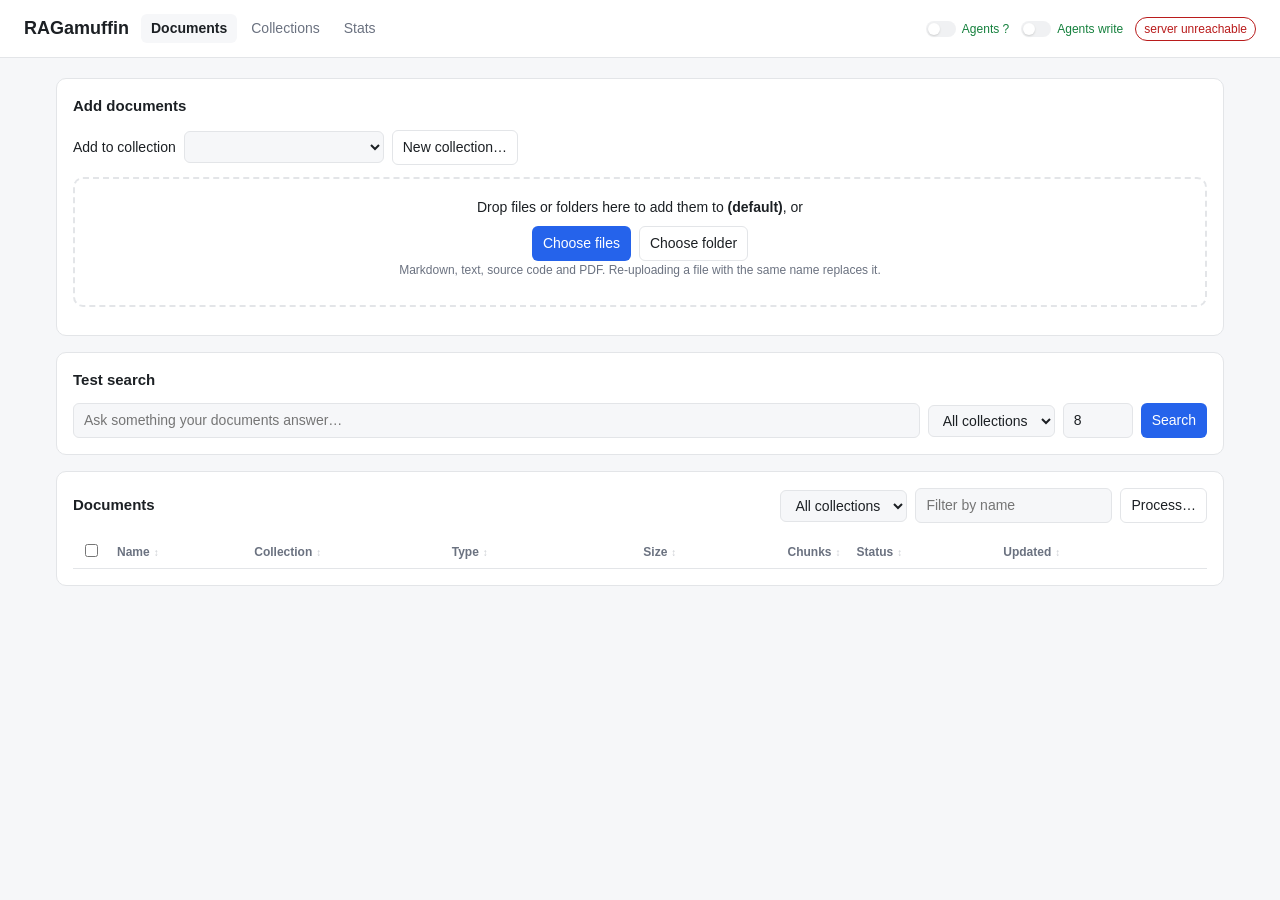
==== src/Ragamuffin/wwwroot/index.html @ bd77ad9c "Aim RAGamuffin at Claude Code: Claude checks pages, chooses chunks; qwen3 embeddings Claude does the" ====
<!doctype html>
<html lang="en">
<head>
  <meta charset="utf-8">
  <meta name="viewport" content="width=device-width, initial-scale=1">
  <title>Documents · RAGamuffin</title>
  <link rel="stylesheet" href="app.css">
</head>
<body>
  <header>
    <h1>RAGamuffin</h1>
    <nav>
      <a href="/" class="active">Documents</a>
      <a href="/collections.html">Collections</a>
      <a href="/stats.html">Stats</a>
    </nav>
    <label class="agents-switch" title="When off, Claude and other agents get a note instead of search results.">
      <input type="checkbox" id="agents-enabled" role="switch" disabled>
      <span class="track"><span class="thumb"></span></span>
      <span id="agents-label">Agents read</span>
    </label>
    <label class="agents-switch" title="When off, agents can search and read but can't add documents, save page text, re-chunk or delete.">
      <input type="checkbox" id="agents-writes" role="switch" disabled>
      <span class="track"><span class="thumb"></span></span>
      <span id="agents-writes-label">Agents write</span>
    </label>
    <span id="health" class="pill">checking…</span>
  </header>

  <main>
    <section class="card">
      <h2>Add documents</h2>
      <div class="row target">
        <label for="collection">Add to collection</label>
        <select id="collection"></select>
        <a class="button secondary" id="newCollection" href="/collections.html?new=1&amp;return=1">New collection…</a>
      </div>
      <div id="drop" class="drop">
        <p>Drop files or folders here to add them to <strong id="dropTarget">(default)</strong>, or</p>
        <div class="row">
          <label class="button">Choose files<input id="fileInput" type="file" multiple hidden></label>
          <label class="button secondary">Choose folder<input id="folderInput" type="file" webkitdirectory multiple hidden></label>
        </div>
        <p class="hint">Markdown, text, source code and PDF. Re-uploading a file with the same name replaces it.</p>
      </div>
      <ul id="uploadLog" class="log"></ul>
    </section>

    <section class="card">
      <h2>Test search</h2>
      <form id="searchForm" class="row">
        <input id="searchQuery" placeholder="Ask something your documents answer…" class="grow" required>
        <select id="searchCollection"><option value="">All collections</option></select>
        <input id="searchK" type="number" min="1" max="50" value="8" title="Results">
        <button type="submit">Search</button>
      </form>
      <div id="searchResults"></div>
    </section>

    <section class="card">
      <div class="row spread">
        <h2>Documents <span id="docCount" class="muted"></span></h2>
        <div class="row">
          <select id="filterCollection"><option value="">All collections</option></select>
          <input id="filterName" placeholder="Filter by name">
          <button id="clearSort" class="secondary" hidden title="Back to the default order (collection, then name)">Clear sort</button>
          <button id="processBtn" class="secondary" title="Queue OCR and layout analysis for many PDFs, e.g. as an overnight batch">Process…</button>
        </div>
      </div>
      <div id="filterBanner" class="filter-banner" hidden>
        <div><strong>Filtered from Stats:</strong> <span id="filterText"></span></div>
        <button id="clearFilter" class="small secondary">Clear filter</button>
      </div>
      <div id="queuePanel" class="queue" hidden>
        <div><strong>Processing queue</strong> <span id="queueText"></span></div>
        <button id="queueCancel" class="small secondary danger">Cancel all</button>
      </div>
      <div class="table-wrap">
        <table>
          <thead>
            <tr><th class="check"><input type="checkbox" id="selectAllDocs" title="Select all shown"></th><th class="sortable" data-sort="name">Name</th><th class="sortable" data-sort="collection">Collection</th><th class="sortable" data-sort="type">Type</th><th class="sortable num" data-sort="size">Size</th><th class="sortable num" data-sort="chunks">Chunks</th><th class="sortable" data-sort="status">Status</th><th class="sortable" data-sort="updated">Updated</th><th></th></tr>
          </thead>
          <tbody id="docs"></tbody>
        </table>
      </div>
    </section>
  </main>

  <dialog id="viewer">
    <div class="row spread">
      <h2 id="viewerTitle"></h2>
      <div class="row">
        <a id="viewerFile" class="button secondary" target="_blank">Original</a>
        <button id="viewerClose" class="secondary">Close</button>
      </div>
    </div>
    <div class="tabs">
      <button data-tab="chunks" class="tab active">Chunks</button>
      <button data-tab="text" class="tab">Extracted text</button>
    </div>
    <div id="viewerBody"></div>
  </dialog>

  <dialog id="reindexDialog">
    <form method="dialog" id="reindexForm">
      <h2>Re-index <span id="reindexTitle" class="muted"></span></h2>
      <label class="choice">
        <input type="radio" name="reindexChoice" value="keep" checked>
        <span><strong id="reindexKeepLabel"></strong><br><span id="reindexKeepHint" class="hint"></span></span>
      </label>
      <label class="choice">
        <input type="radio" name="reindexChoice" value="ocr">
        <span><strong id="reindexOcrLabel"></strong>
          <span class="row scope-row"><select id="ocrScope"></select><span id="ocrEstimate" class="muted"></span></span>
          <span id="reindexOcrHint" class="hint"></span></span>
      </label>
      <label class="choice">
        <input type="radio" name="reindexChoice" value="layout">
        <span><strong>Analyze layout</strong><br>
          <span id="reindexLayoutHint" class="hint"></span>
          <span class="row scope-row"><label class="inline"><input type="checkbox" id="layoutRedo"> Re-analyze pages already analyzed</label></span></span>
      </label>
      <label class="choice" id="reindexRevertRow">
        <input type="radio" name="reindexChoice" value="revert">
        <span><strong>Revert to embedded text</strong><br><span id="reindexRevertHint" class="hint"></span></span>
      </label>
      <div class="row end">
        <button value="cancel" class="secondary" formnovalidate>Cancel</button>
        <button value="confirm">Start</button>
      </div>
    </form>
  </dialog>

  <dialog id="batchDialog">
    <form method="dialog" id="batchForm">
      <h2>Process PDFs</h2>
      <p class="hint">Queues work for the analysis lane, one page at a time. Uploads keep indexing meanwhile, so this suits overnight batches.</p>
      <fieldset>
        <legend>Which documents</legend>
        <label class="radio"><input type="radio" name="batchScope" value="selected"> <span id="batchSelectedLabel"></span></label>
        <label class="radio"><input type="radio" name="batchScope" value="collection" checked> <span id="batchCollectionLabel"></span></label>
      </fieldset>
      <fieldset>
        <legend>What to do</legend>
        <label class="radio"><input type="checkbox" id="batchOcr" checked> OCR scanned pages (pages without text)</label>
        <label class="radio"><input type="checkbox" id="batchLayout" checked> Analyze layout of pages with text</label>
        <label class="radio indent"><input type="checkbox" id="batchRedo"> Include pages already analyzed</label>
      </fieldset>
      <div id="batchPreview" class="message"></div>
      <div class="row end">
        <button value="cancel" class="secondary" formnovalidate>Cancel</button>
        <button value="confirm" id="batchQueue">Queue</button>
      </div>
    </form>
  </dialog>

  <script src="common.js"></script>
  <script src="app.js"></script>
</body>
</html>
---- src/Ragamuffin/wwwroot/app.css ----
:root {
  --bg: #f6f7f9;
  --card: #ffffff;
  --text: #1c2024;
  --muted: #6b7280;
  --border: #e3e5e8;
  --accent: #2563eb;
  --accent-text: #ffffff;
  --ok: #15803d;
  --warn: #b45309;
  --bad: #b91c1c;
  --code-bg: #f3f4f6;
  color-scheme: light;
}
@media (prefers-color-scheme: dark) {
  :root {
    --bg: #111317;
    --card: #1a1d22;
    --text: #e6e8eb;
    --muted: #9aa1ab;
    --border: #2c3038;
    --accent: #4f8cff;
    --accent-text: #0b0d10;
    --ok: #4ade80;
    --warn: #fbbf24;
    --bad: #f87171;
    --code-bg: #0f1115;
    color-scheme: dark;
  }
}

* { box-sizing: border-box; }
/* Elements with display rules of their own must still honour the hidden attribute. */
[hidden] { display: none !important; }
body {
  margin: 0;
  background: var(--bg);
  color: var(--text);
  font: 14px/1.5 -apple-system, BlinkMacSystemFont, "Segoe UI", Roboto, sans-serif;
}
header {
  display: flex; align-items: center; gap: 12px;
  padding: 14px 24px; border-bottom: 1px solid var(--border); background: var(--card);
}
h1 { font-size: 18px; margin: 0; }
h2 { font-size: 15px; margin: 0 0 12px; }
main { max-width: 1200px; margin: 0 auto; padding: 20px 16px; display: grid; gap: 16px; }
.card { background: var(--card); border: 1px solid var(--border); border-radius: 10px; padding: 16px; min-width: 0; }
.row { display: flex; gap: 8px; align-items: center; flex-wrap: wrap; }
.row.spread { justify-content: space-between; }
.row h2 { margin: 0; }
.grow { flex: 1; min-width: 200px; }
.muted, .hint { color: var(--muted); font-weight: normal; }
.hint { font-size: 12px; margin: 8px 0 0; }

input, select, button, .button {
  font: inherit; color: inherit; background: var(--bg);
  border: 1px solid var(--border); border-radius: 6px; padding: 6px 10px;
}
input[type=number] { width: 70px; }
button, .button {
  background: var(--accent); color: var(--accent-text); border-color: transparent;
  cursor: pointer; text-decoration: none; display: inline-block;
}
button.secondary, .button.secondary { background: transparent; color: var(--text); border-color: var(--border); }
button.small { padding: 2px 8px; font-size: 12px; }
button.danger { color: var(--bad); }
button:disabled { opacity: .5; cursor: default; }

.drop {
  border: 2px dashed var(--border); border-radius: 10px; padding: 18px; text-align: center; margin-bottom: 12px;
}
.drop .row { justify-content: center; }
.drop p { margin: 0 0 8px; }
.drop.over { border-color: var(--accent); background: color-mix(in srgb, var(--accent) 8%, transparent); }

.log { list-style: none; padding: 0; margin: 10px 0 0; max-height: 160px; overflow: auto; font-size: 12px; }
.log li { padding: 2px 0; }

/* ---------- agents on/off switch ---------- */
.agents-switch { display: inline-flex; align-items: center; gap: 6px; font-size: 12px; color: var(--ok); cursor: pointer; user-select: none; }
.agents-switch.off { color: var(--bad); }
.agents-switch input { position: absolute; opacity: 0; width: 1px; height: 1px; }
.agents-switch .track { width: 30px; height: 16px; border-radius: 999px; background: var(--border); position: relative; transition: background .15s; }
.agents-switch .thumb { position: absolute; top: 2px; left: 2px; width: 12px; height: 12px; border-radius: 50%; background: #fff; transition: left .15s; box-shadow: 0 1px 2px rgba(0,0,0,.3); }
.agents-switch input:checked + .track { background: var(--ok); }
.agents-switch input:checked + .track .thumb { left: 16px; }
.agents-switch input:focus-visible + .track { outline: 2px solid var(--accent); outline-offset: 2px; }
.agents-switch input:disabled + .track { opacity: .5; }

.badge.claude { color: #b45309; border-color: currentColor; }
.chunk-summary { font-style: italic; color: var(--muted); margin: 2px 0 4px; }

.pill { font-size: 12px; padding: 2px 8px; border-radius: 999px; border: 1px solid var(--border); color: var(--muted); }
.pill.ok { color: var(--ok); border-color: currentColor; }
.pill.bad { color: var(--bad); border-color: currentColor; }
.status-ready { color: var(--ok); }
.status-pending { color: var(--warn); }
.status-failed { color: var(--bad); }

.table-wrap { overflow-x: auto; margin-top: 12px; }
table { width: 100%; border-collapse: collapse; }
th, td { text-align: left; padding: 6px 8px; border-bottom: 1px solid var(--border); white-space: nowrap; }
th { font-size: 12px; color: var(--muted); font-weight: 600; }
td.name { white-space: normal; word-break: break-all; }
td.name a { color: var(--accent); cursor: pointer; text-decoration: none; }
.num { text-align: right; }
td .row { flex-wrap: nowrap; justify-content: flex-end; }

.hit { border: 1px solid var(--border); border-radius: 8px; padding: 10px; margin-top: 10px; }
.hit-head { display: flex; justify-content: space-between; gap: 8px; flex-wrap: wrap; font-size: 12px; }
.hit-head strong { font-size: 13px; }
pre {
  background: var(--code-bg); border-radius: 6px; padding: 10px; margin: 8px 0 0;
  white-space: pre-wrap; word-break: break-word; font: 12px/1.45 ui-monospace, SFMono-Regular, Menlo, monospace;
  max-height: 320px; overflow: auto;
}

dialog {
  width: min(1000px, calc(100vw - 32px)); max-height: calc(100vh - 48px);
  background: var(--card); color: var(--text); border: 1px solid var(--border); border-radius: 10px; padding: 16px;
}
dialog::backdrop { background: rgba(0, 0, 0, .45); }
#viewerBody { overflow: auto; max-height: calc(100vh - 200px); }
#viewerBody pre { max-height: none; }
.tabs { display: flex; gap: 4px; margin: 12px 0 4px; border-bottom: 1px solid var(--border); }
.tab { background: none; color: var(--muted); border: none; border-bottom: 2px solid transparent; border-radius: 0; }
.tab.active { color: var(--text); border-bottom-color: var(--accent); }

/* ---------- navigation ---------- */
header nav { display: flex; gap: 4px; margin-right: auto; }
header nav a {
  color: var(--muted); text-decoration: none; padding: 4px 10px; border-radius: 6px;
}
header nav a:hover { color: var(--text); background: var(--bg); }
header nav a.active { color: var(--text); background: var(--bg); font-weight: 600; }

/* ---------- upload target ---------- */
.row.target { margin-bottom: 12px; }
.row.target select { min-width: 200px; }

/* ---------- collections page ---------- */
textarea {
  width: 100%; font: 13px/1.45 ui-monospace, SFMono-Regular, Menlo, monospace; color: inherit;
  background: var(--bg); border: 1px solid var(--border); border-radius: 6px; padding: 8px 10px;
  margin-bottom: 8px; resize: vertical;
}
#createForm .hint { margin: 0; }
th.check, td.check { width: 32px; }
input.rename { width: 100%; min-width: 180px; background: transparent; border-color: transparent; }
input.rename:hover, input.rename:focus { border-color: var(--border); background: var(--bg); }
input.rename.changed { border-color: var(--warn); background: color-mix(in srgb, var(--warn) 10%, transparent); }
.message { margin-top: 10px; padding: 8px 10px; border-radius: 6px; border: 1px solid var(--border); }
.message.ok { color: var(--ok); border-color: currentColor; }
.message.bad { color: var(--bad); border-color: currentColor; }
fieldset { border: 1px solid var(--border); border-radius: 8px; margin: 12px 0; padding: 8px 12px 10px; }
legend { color: var(--muted); padding: 0 4px; }
label.radio { display: block; padding: 4px 0; cursor: pointer; }
.row.end { justify-content: flex-end; }
button.danger-solid { background: var(--bad); color: #fff; }
#removeDialog { width: min(480px, calc(100vw - 32px)); }

/* ---------- OCR status ---------- */
.status-needs_ocr { color: var(--warn); font-weight: 600; }
.status-ocr { color: var(--accent); }
td.status { white-space: nowrap; }
.warn { color: var(--warn); cursor: help; }
.badge {
  display: inline-block; font-size: 11px; line-height: 16px; padding: 0 6px; border-radius: 999px;
  border: 1px solid currentColor; vertical-align: 1px; cursor: help;
}
.badge.ocr { color: var(--accent); }
.badge.muted-badge { color: var(--muted); }
.progress {
  display: inline-block; width: 60px; height: 6px; border-radius: 3px; background: var(--border);
  vertical-align: middle; overflow: hidden; margin-left: 4px;
}
.progress > span { display: block; height: 100%; background: var(--accent); transition: width .4s; }

/* ---------- re-index dialog ---------- */
#reindexDialog { width: min(560px, calc(100vw - 32px)); }
label.choice {
  display: flex; gap: 10px; align-items: flex-start; padding: 10px; margin: 8px 0;
  border: 1px solid var(--border); border-radius: 8px; cursor: pointer;
}
label.choice:has(input:checked) { border-color: var(--accent); }
label.choice:has(input:disabled) { opacity: .55; cursor: default; }
label.choice input { margin-top: 4px; }
label.choice .hint { display: block; margin: 4px 0 0; }
.scope-row { margin-top: 6px; }

/* ---------- layout and batch processing ---------- */
.badge.layout { color: var(--ok); }
.queue {
  display: flex; justify-content: space-between; align-items: center; gap: 10px; flex-wrap: wrap;
  margin-top: 12px; padding: 8px 10px; border: 1px solid var(--accent); border-radius: 8px;
  background: color-mix(in srgb, var(--accent) 6%, transparent);
}
#batchDialog { width: min(560px, calc(100vw - 32px)); }
label.radio.indent { padding-left: 24px; }
label.inline { font-size: 12px; color: var(--muted); }

/* ---------- sortable columns ---------- */
th.sortable { cursor: pointer; user-select: none; }
th.sortable:hover { color: var(--text); }
th.sortable::after { content: "↕"; opacity: .35; margin-left: 4px; font-size: 10px; }
th.sortable.sorted { color: var(--accent); }
th.sortable.sorted[data-dir="asc"]::after { content: "▲"; opacity: 1; }
th.sortable.sorted[data-dir="desc"]::after { content: "▼"; opacity: 1; }

/* ---------- stats page ---------- */
.tiles { display: grid; grid-template-columns: repeat(auto-fill, minmax(150px, 1fr)); gap: 10px; }
.tile { border: 1px solid var(--border); border-radius: 8px; padding: 10px 12px; min-width: 0; }
.tile-value { font-size: 22px; font-weight: 650; line-height: 1.2; font-variant-numeric: tabular-nums; }
.tile-label { color: var(--muted); font-size: 12px; margin-top: 2px; }
.tile-sub { color: var(--muted); font-size: 11px; }
td.num, th.num { font-variant-numeric: tabular-nums; }
tr.total td { border-top: 2px solid var(--border); font-weight: 600; }
a.drill { color: var(--accent); text-decoration: none; border-bottom: 1px dotted currentColor; }
a.drill:hover { border-bottom-style: solid; }
.two-col { display: grid; grid-template-columns: repeat(auto-fit, minmax(320px, 1fr)); gap: 16px; }
.small { font-size: 12px; }

/* ---------- drill-down filter banner (documents page) ---------- */
.filter-banner {
  display: flex; justify-content: space-between; align-items: center; gap: 10px; flex-wrap: wrap;
  margin-top: 12px; padding: 8px 10px; border: 1px solid var(--warn); border-radius: 8px;
  background: color-mix(in srgb, var(--warn) 8%, transparent);
}

/* ---------- collection details ---------- */
textarea.desc {
  width: 100%; min-width: 260px; margin: 0; font: 13px/1.4 inherit; font-family: inherit; resize: vertical;
  background: transparent; border-color: transparent;
}
textarea.keywords {
  width: 100%; min-width: 200px; margin: 0; font: 13px/1.4 inherit; font-family: inherit; resize: vertical;
  background: transparent; border-color: transparent;
}
textarea.desc.editing, textarea.keywords.editing { min-width: 320px; box-shadow: 0 2px 10px rgba(0, 0, 0, .12); }
textarea.desc:hover, textarea.desc:focus, textarea.keywords:hover, textarea.keywords:focus { border-color: var(--border); background: var(--bg); }
textarea.desc.changed, textarea.keywords.changed { border-color: var(--warn); background: color-mix(in srgb, var(--warn) 10%, transparent); }
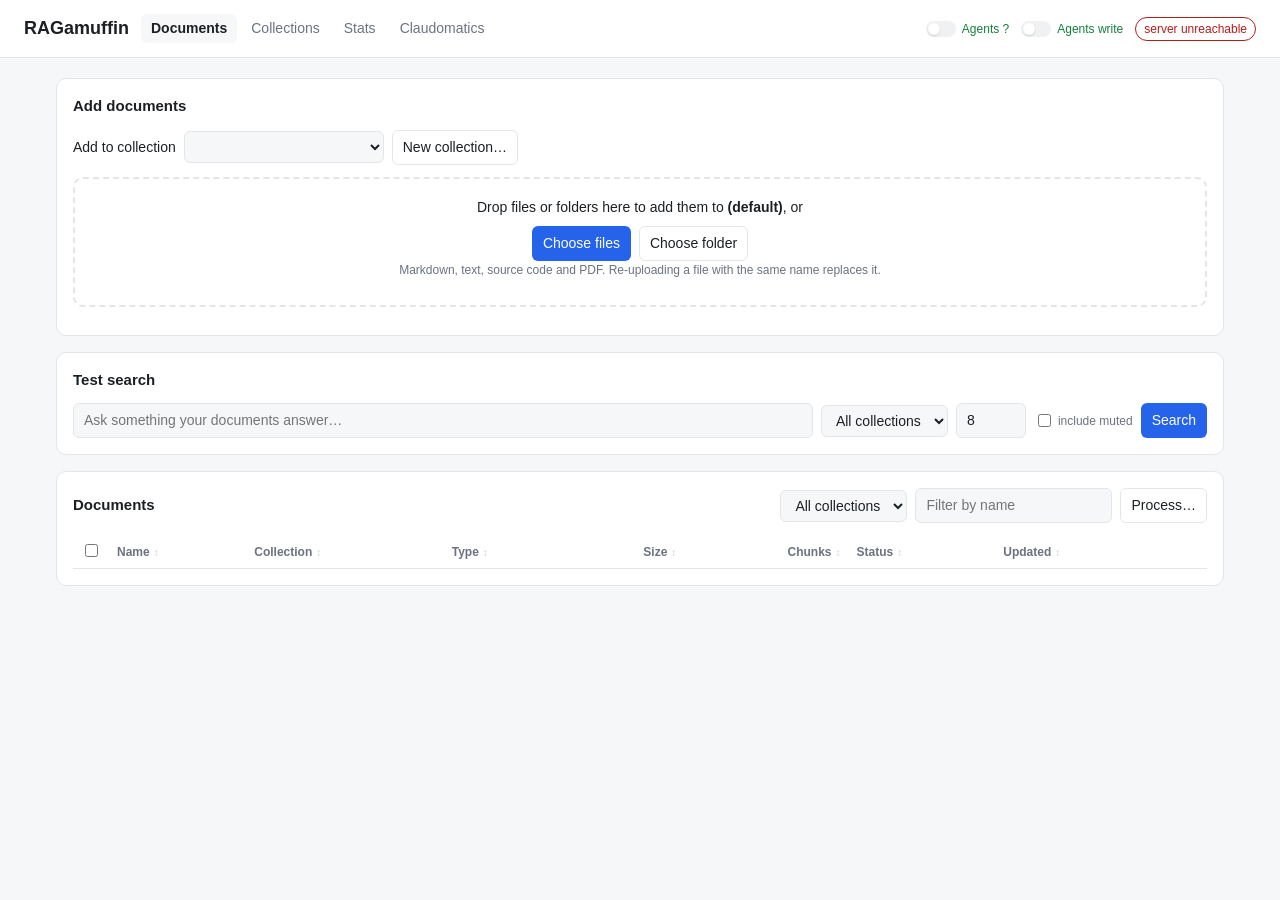
==== commit f0ded976: "Claudomatics page, encoded binaries, page OCR problems, collection muting - Claudomatics (chunks Cla" ====
--- a/src/Ragamuffin/wwwroot/index.html
+++ b/src/Ragamuffin/wwwroot/index.html
@@ -13,6 +13,7 @@
       <a href="/" class="active">Documents</a>
       <a href="/collections.html">Collections</a>
       <a href="/stats.html">Stats</a>
+      <a href="/claudomatics.html">Claudomatics</a>
     </nav>
     <label class="agents-switch" title="When off, Claude and other agents get a note instead of search results.">
       <input type="checkbox" id="agents-enabled" role="switch" disabled>
@@ -52,6 +53,7 @@
         <input id="searchQuery" placeholder="Ask something your documents answer…" class="grow" required>
         <select id="searchCollection"><option value="">All collections</option></select>
         <input id="searchK" type="number" min="1" max="50" value="8" title="Results">
+        <label class="inline small" title="Muted collections are left out of search unless named; tick to search them too"><input type="checkbox" id="searchMuted"> include muted</label>
         <button type="submit">Search</button>
       </form>
       <div id="searchResults"></div>
@@ -62,7 +64,8 @@
         <h2>Documents <span id="docCount" class="muted"></span></h2>
         <div class="row">
           <select id="filterCollection"><option value="">All collections</option></select>
-          <input id="filterName" placeholder="Filter by name">
+          <input id="filterName" type="search" placeholder="Filter by name">
+          <button id="resetFilters" class="secondary" hidden title="Show every document: clears the collection, name and Stats filters">Reset filters</button>
           <button id="clearSort" class="secondary" hidden title="Back to the default order (collection, then name)">Clear sort</button>
           <button id="processBtn" class="secondary" title="Queue OCR and layout analysis for many PDFs, e.g. as an overnight batch">Process…</button>
         </div>
--- a/src/Ragamuffin/wwwroot/app.css
+++ b/src/Ragamuffin/wwwroot/app.css
@@ -240,3 +240,47 @@
 textarea.desc.editing, textarea.keywords.editing { min-width: 320px; box-shadow: 0 2px 10px rgba(0, 0, 0, .12); }
 textarea.desc:hover, textarea.desc:focus, textarea.keywords:hover, textarea.keywords:focus { border-color: var(--border); background: var(--bg); }
 textarea.desc.changed, textarea.keywords.changed { border-color: var(--warn); background: color-mix(in srgb, var(--warn) 10%, transparent); }
+
+/* ---------- Claudomatics ---------- */
+.button.small { padding: 2px 8px; font-size: 12px; }
+.toolbar { margin: 12px 0; }
+.claudo-day { margin: 20px 0 8px; font-size: 14px; color: var(--muted); border-bottom: 1px solid var(--border); padding-bottom: 4px; }
+.claudo-doc { border: 1px solid var(--border); border-radius: 8px; margin-bottom: 12px; overflow: hidden; }
+.claudo-doc-head { padding: 8px 10px; background: var(--bg); border-bottom: 1px solid var(--border); }
+.claudo-row { padding: 8px 10px; border-bottom: 1px solid var(--border); cursor: pointer; }
+.claudo-row:last-child { border-bottom: none; }
+.claudo-row:hover, .claudo-row:focus { background: var(--bg); outline: none; }
+.claudo-row-head { display: flex; gap: 8px; align-items: baseline; flex-wrap: wrap; }
+.claudo-snippet {
+  font-family: ui-monospace, SFMono-Regular, Menlo, monospace; font-size: 12px; color: var(--muted);
+  white-space: pre-wrap; overflow: hidden; display: -webkit-box; -webkit-line-clamp: 2; -webkit-box-orient: vertical;
+}
+#chunkDialog label { display: block; margin: 6px 0; font-size: 12px; color: var(--muted); }
+#chunkDialog input, #chunkDialog textarea { display: block; width: 100%; margin-top: 2px; font: inherit; }
+#chunkDialog pre { max-height: 55vh; overflow: auto; white-space: pre-wrap; }
+#chunkDialog.with-page { width: min(1500px, calc(100vw - 32px)); }
+.claudo-panes { display: flex; gap: 16px; align-items: flex-start; }
+.claudo-text { flex: 1; min-width: 0; }
+.claudo-page { flex: 1; min-width: 0; }
+.claudo-page img { width: 100%; border: 1px solid var(--border); border-radius: 4px; margin-top: 6px; background: #fff; }
+
+/* Binary files stored as text get a badge that can't be mistaken for an ordinary document. */
+.badge.encoded {
+  color: #fff; border: none; font-weight: 700; letter-spacing: .04em; text-transform: uppercase;
+  background: linear-gradient(90deg, #7c3aed, #db2777 55%, #f59e0b);
+  box-shadow: 0 0 0 1px rgba(124, 58, 237, .25), 0 1px 4px rgba(219, 39, 119, .35);
+  font-family: ui-monospace, SFMono-Regular, Menlo, monospace;
+}
+a.badge { text-decoration: none; }
+
+/* Claudomatics source groups collapse to their header. */
+.claudo-doc-head { cursor: pointer; }
+.claudo-doc-head .caret { display: inline-block; width: 1em; color: var(--muted); transition: transform .15s; }
+.claudo-doc.open .claudo-doc-head .caret { transform: rotate(90deg); }
+.claudo-doc:not(.open) .claudo-doc-head { border-bottom: none; }
+.claudo-doc:not(.open) .claudo-doc-body { display: none; }
+#deleteDialog { width: min(560px, calc(100vw - 32px)); }
+#deleteDialog ul { margin: 6px 0 10px 20px; padding: 0; }
+
+label.inline { display: inline-flex; align-items: center; gap: 4px; }
+.mute-switch.off { color: var(--muted); }
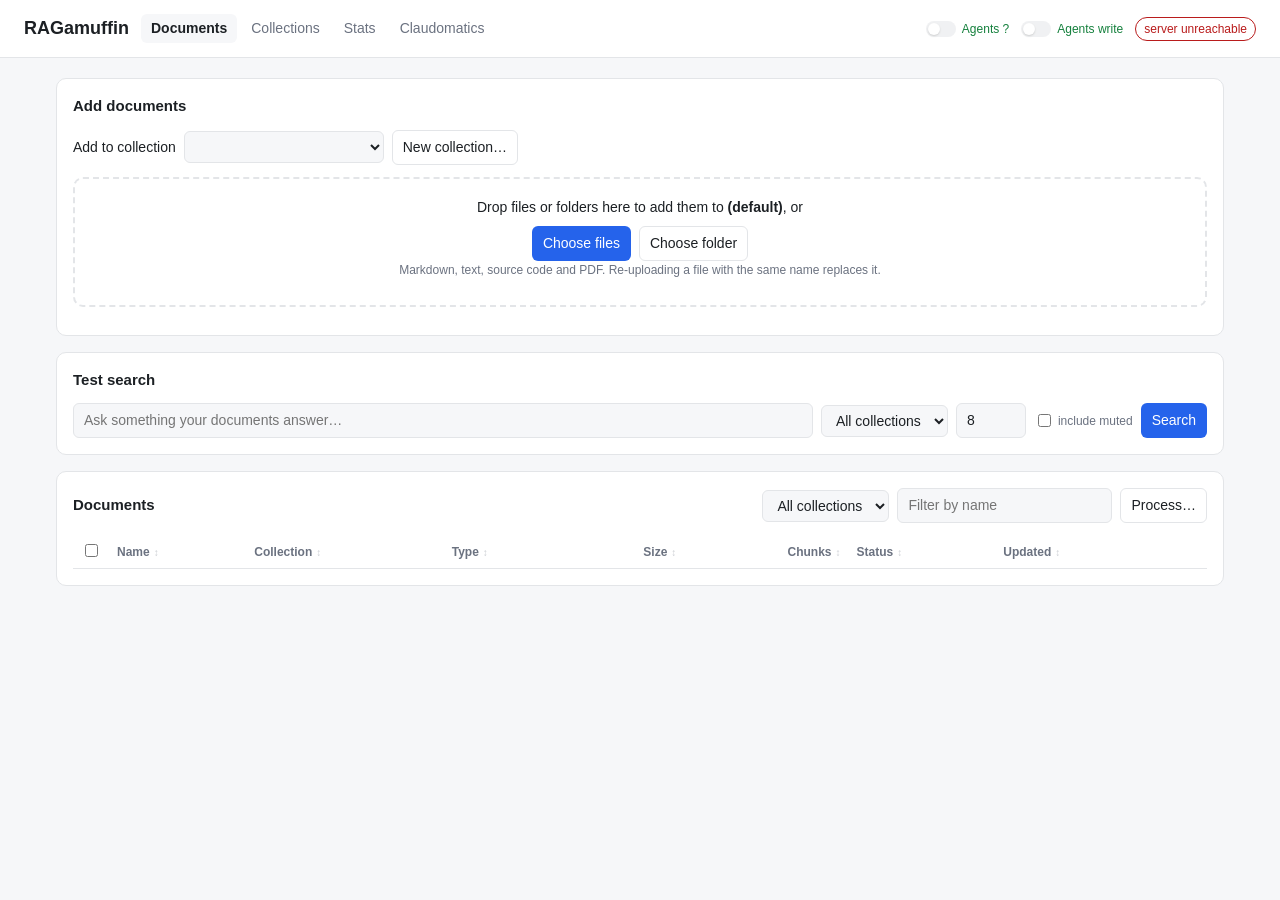
==== commit cd66807d: "Add a clear-search button inside the search boxes Test search and Filter by name on the Documents pa" ====
--- a/src/Ragamuffin/wwwroot/index.html
+++ b/src/Ragamuffin/wwwroot/index.html
@@ -50,7 +50,7 @@
     <section class="card">
       <h2>Test search</h2>
       <form id="searchForm" class="row">
-        <input id="searchQuery" placeholder="Ask something your documents answer…" class="grow" required>
+        <input id="searchQuery" data-clearable placeholder="Ask something your documents answer…" class="grow" required>
         <select id="searchCollection"><option value="">All collections</option></select>
         <input id="searchK" type="number" min="1" max="50" value="8" title="Results">
         <label class="inline small" title="Muted collections are left out of search unless named; tick to search them too"><input type="checkbox" id="searchMuted"> include muted</label>
@@ -64,7 +64,7 @@
         <h2>Documents <span id="docCount" class="muted"></span></h2>
         <div class="row">
           <select id="filterCollection"><option value="">All collections</option></select>
-          <input id="filterName" type="search" placeholder="Filter by name">
+          <input id="filterName" type="search" data-clearable placeholder="Filter by name">
           <button id="resetFilters" class="secondary" hidden title="Show every document: clears the collection, name and Stats filters">Reset filters</button>
           <button id="clearSort" class="secondary" hidden title="Back to the default order (collection, then name)">Clear sort</button>
           <button id="processBtn" class="secondary" title="Queue OCR and layout analysis for many PDFs, e.g. as an overnight batch">Process…</button>
--- a/src/Ragamuffin/wwwroot/app.css
+++ b/src/Ragamuffin/wwwroot/app.css
@@ -58,6 +58,18 @@
   border: 1px solid var(--border); border-radius: 6px; padding: 6px 10px;
 }
 input[type=number] { width: 70px; }
+
+/* ---------- clear-search button inside inputs (common.js) ---------- */
+.clearable { position: relative; display: inline-flex; }
+.clearable > input { flex: 1; min-width: 0; padding-right: 28px; }
+.clearable > input::-webkit-search-cancel-button { -webkit-appearance: none; appearance: none; }
+.clear-input {
+  position: absolute; right: 4px; top: 50%; transform: translateY(-50%);
+  width: 20px; height: 20px; padding: 0; border: 0; border-radius: 50%;
+  background: transparent; color: var(--muted); font-size: 12px; line-height: 20px; cursor: pointer;
+}
+.clear-input:hover, .clear-input:focus-visible { background: var(--border); color: var(--text); }
+.clearable > input:placeholder-shown + .clear-input { display: none; }
 button, .button {
   background: var(--accent); color: var(--accent-text); border-color: transparent;
   cursor: pointer; text-decoration: none; display: inline-block;
@@ -170,6 +182,11 @@
   border: 1px solid currentColor; vertical-align: 1px; cursor: help;
 }
 .badge.ocr { color: var(--accent); }
+/* Flair stacks up to three high, then starts another column, so the row stays short and narrow. */
+.badges {
+  display: inline-grid; grid-template-rows: repeat(3, auto); grid-auto-flow: column;
+  gap: 2px 4px; justify-items: start; vertical-align: middle; margin-left: 4px;
+}
 .badge.muted-badge { color: var(--muted); }
 .progress {
   display: inline-block; width: 60px; height: 6px; border-radius: 3px; background: var(--border);
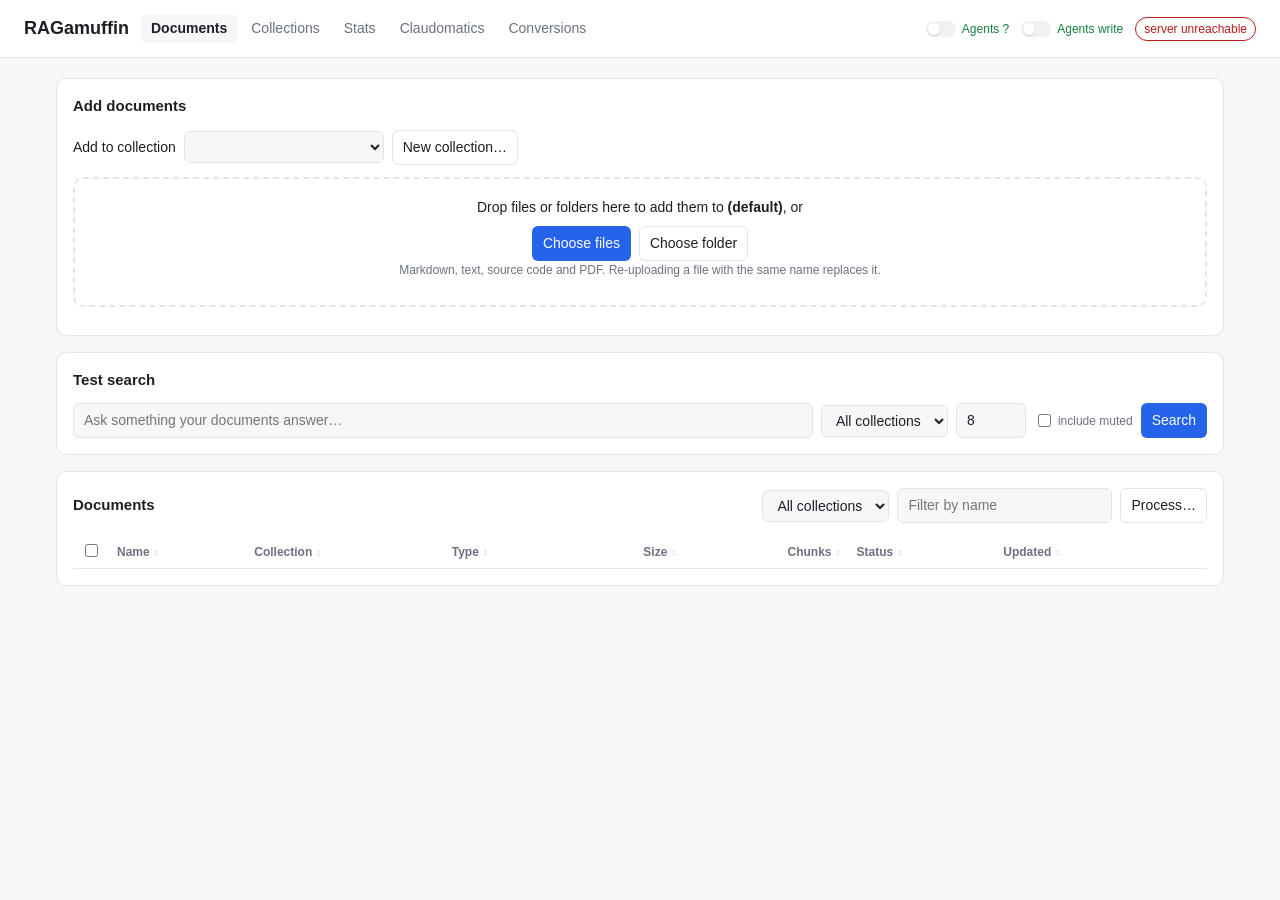
==== commit b0b83d2e: "Add a Conversions page; explain conversions in a dialog The Source… and Conversion… badges open a di" ====
--- a/src/Ragamuffin/wwwroot/index.html
+++ b/src/Ragamuffin/wwwroot/index.html
@@ -14,6 +14,7 @@
       <a href="/collections.html">Collections</a>
       <a href="/stats.html">Stats</a>
       <a href="/claudomatics.html">Claudomatics</a>
+      <a href="/conversions.html">Conversions</a>
     </nav>
     <label class="agents-switch" title="When off, Claude and other agents get a note instead of search results.">
       <input type="checkbox" id="agents-enabled" role="switch" disabled>
--- a/src/Ragamuffin/wwwroot/app.css
+++ b/src/Ragamuffin/wwwroot/app.css
@@ -133,6 +133,10 @@
   background: var(--card); color: var(--text); border: 1px solid var(--border); border-radius: 10px; padding: 16px;
 }
 dialog::backdrop { background: rgba(0, 0, 0, .45); }
+#detailsDialog { width: min(640px, calc(100vw - 32px)); }
+.details-body { max-height: 60vh; overflow: auto; user-select: text; }
+button.badge { font: inherit; font-size: 11px; background: transparent; cursor: pointer; }
+button.badge:hover { background: color-mix(in srgb, currentColor 12%, transparent); }
 #viewerBody { overflow: auto; max-height: calc(100vh - 200px); }
 #viewerBody pre { max-height: none; }
 .tabs { display: flex; gap: 4px; margin: 12px 0 4px; border-bottom: 1px solid var(--border); }
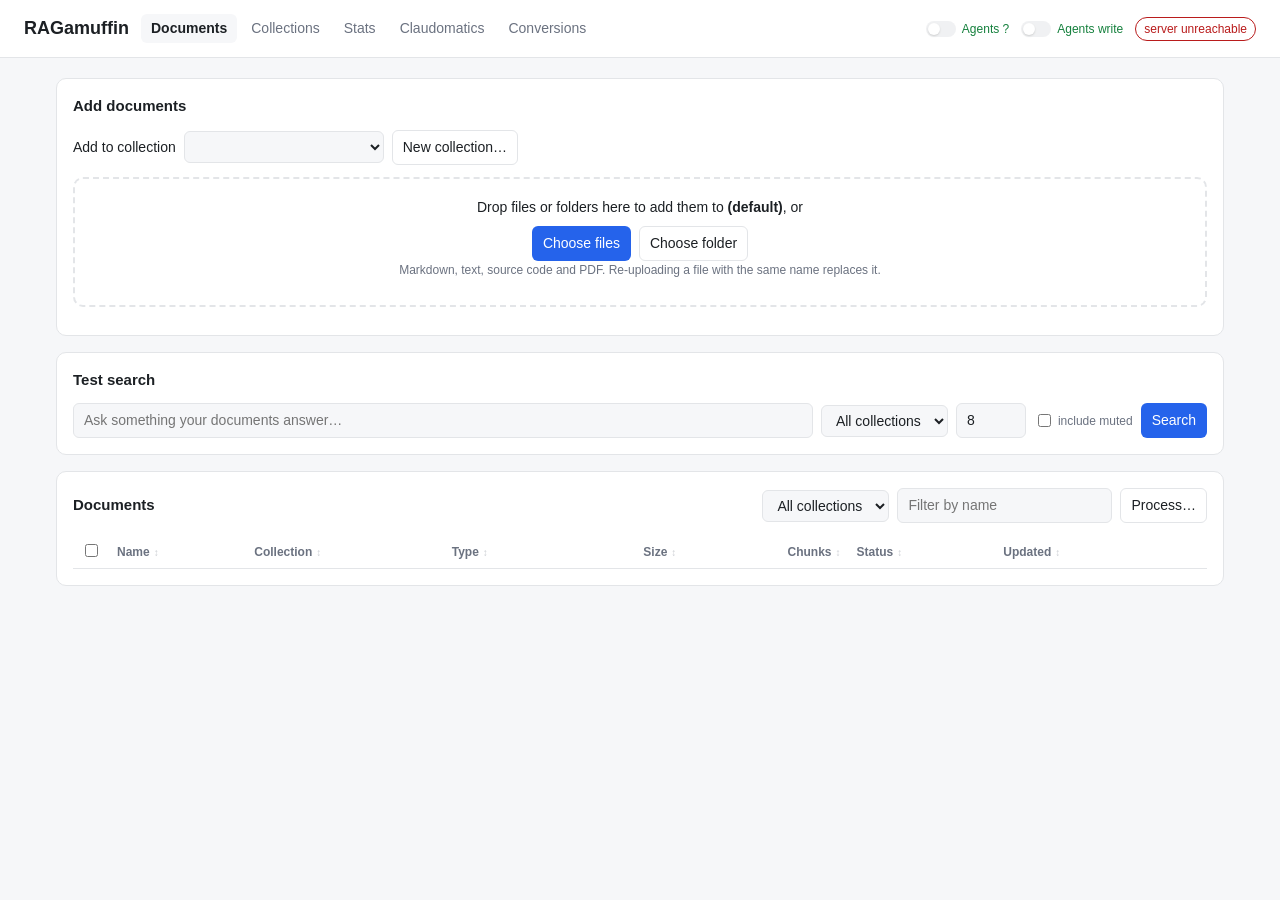
==== commit 15cf9307: "Claude jobs panel: fit its border, collapse, dismiss to older jobs Each job is two lines (heading, t" ====
--- a/src/Ragamuffin/wwwroot/index.html
+++ b/src/Ragamuffin/wwwroot/index.html
@@ -79,6 +79,17 @@
         <div><strong>Processing queue</strong> <span id="queueText"></span></div>
         <button id="queueCancel" class="small secondary danger">Cancel all</button>
       </div>
+      <div id="claudePanel" class="queue claude-jobs" hidden>
+        <div class="claude-jobs-head">
+          <button type="button" id="claudeToggle" class="link-button" aria-expanded="true" title="Show or hide the jobs">
+            <span class="caret">▾</span> <strong>Claude jobs</strong> <span id="claudeSummary" class="muted small"></span></button>
+          <span class="row">
+            <button type="button" id="claudeDismissAll" class="small secondary" title="Move every finished job to the older jobs">Dismiss finished</button>
+            <button type="button" id="claudeShowOlder" class="small secondary" aria-pressed="false">Show older</button>
+          </span>
+        </div>
+        <ul id="claudeJobs" class="claude-job-list"></ul>
+      </div>
       <div class="table-wrap">
         <table>
           <thead>
@@ -131,6 +142,34 @@
       <div class="row end">
         <button value="cancel" class="secondary" formnovalidate>Cancel</button>
         <button value="confirm">Start</button>
+      </div>
+    </form>
+  </dialog>
+
+  <dialog id="claudeDialog">
+    <form method="dialog" id="claudeForm">
+      <h2>Ask Claude <span id="claudeTitle" class="muted"></span></h2>
+      <p class="hint">Claude Code runs on this Mac in the background, with only RAGamuffin's tools. It compares pages with
+        their images and saves its corrections; progress shows under Claude jobs above the documents.</p>
+      <div id="claudeTasks">
+        <label class="choice pdf-only"><input type="radio" name="claudeTask" value="problems" checked>
+          <span><strong>Fix problem pages</strong><br><span class="hint" id="claudeProblemsHint">Pages with no text, garbled text, or a region the OCR model failed on.</span></span></label>
+        <label class="choice pdf-only"><input type="radio" name="claudeTask" value="pages">
+          <span><strong>Check specific pages</strong><br><span class="hint">Compare them with their images and correct anything wrong.</span></span></label>
+        <label class="choice pdf-only"><input type="radio" name="claudeTask" value="review">
+          <span><strong>Check pages needing review</strong><br><span class="hint" id="claudeReviewHint">Problems, then every page only the OCR model has read. Can take a long time.</span></span></label>
+        <label class="choice pdf-only"><input type="radio" name="claudeTask" value="sample">
+          <span><strong>Check a sample and verify</strong><br><span class="hint">About 12 pages spread through the document; if they match, the document is marked verified.</span></span></label>
+        <label class="choice"><input type="radio" name="claudeTask" value="custom">
+          <span><strong>Your own instructions</strong><br><span class="hint">Anything else, e.g. "re-chunk the listing on pages 40–52 into one chunk per routine".</span></span></label>
+      </div>
+      <label class="field" id="claudePagesRow">Pages <input id="claudePages" placeholder="e.g. 12, 40-45 (empty: all)"></label>
+      <label class="field">Instructions for Claude <span class="muted">(optional, added to the task)</span>
+        <textarea id="claudeInstructions" rows="4" placeholder="e.g. The tables on these pages are 6502 opcodes; keep the hex exactly as printed."></textarea></label>
+      <p id="claudeWarning" class="status-failed small" hidden></p>
+      <div class="row end">
+        <button value="cancel" class="secondary" formnovalidate>Cancel</button>
+        <button value="confirm" id="claudeStart">Start</button>
       </div>
     </form>
   </dialog>
--- a/src/Ragamuffin/wwwroot/app.css
+++ b/src/Ragamuffin/wwwroot/app.css
@@ -181,6 +181,19 @@
 .status-ocr { color: var(--accent); }
 td.status { white-space: nowrap; }
 .warn { color: var(--warn); cursor: help; }
+.info-btn {
+  border: 0; background: transparent; color: var(--accent); padding: 0 2px; font-size: 15px; line-height: 1;
+  cursor: pointer; vertical-align: middle;
+}
+.info-btn:hover { color: var(--text); }
+.badge.health-bad { color: var(--bad); }
+.badge.health-ok { color: var(--ok); }
+.health-summary { font-size: 15px; margin: 0 0 4px; }
+.health-list { padding-left: 18px; margin: 4px 0 8px; }
+.health-list li { margin: 3px 0; }
+.health-actions { white-space: nowrap; margin-left: 4px; }
+.health-actions button, #detailsBody h3 button, #detailsBody p button { padding: 1px 8px; font-size: 12px; margin-left: 2px; }
+#detailsBody h3 { font-size: 14px; margin: 14px 0 4px; }
 .badge {
   display: inline-block; font-size: 11px; line-height: 16px; padding: 0 6px; border-radius: 999px;
   border: 1px solid currentColor; vertical-align: 1px; cursor: help;
@@ -305,3 +318,32 @@
 
 label.inline { display: inline-flex; align-items: center; gap: 4px; }
 .mute-switch.off { color: var(--muted); }
+
+/* Claude jobs */
+.claude-jobs { display: block; min-width: 0; border-color: #b45309; background: color-mix(in srgb, #b45309 6%, transparent); }
+.claude-jobs-head { display: flex; justify-content: space-between; align-items: center; gap: 8px; flex-wrap: wrap; }
+.claude-jobs-head .link-button { background: none; border: 0; padding: 0; color: inherit; font: inherit; cursor: pointer; text-align: left; }
+.claude-jobs-head .caret { display: inline-block; width: 1em; transition: transform .15s; }
+.claude-jobs.collapsed .caret { transform: rotate(-90deg); }
+.claude-jobs.collapsed .claude-job-list, .claude-jobs.collapsed #claudeDismissAll, .claude-jobs.collapsed #claudeShowOlder { display: none; }
+.claude-job-list { list-style: none; margin: 8px 0 0; padding: 0; display: grid; grid-template-columns: minmax(0, 1fr); gap: 6px; }
+.claude-job-list li { min-width: 0; padding: 4px 0; border-top: 1px solid color-mix(in srgb, #b45309 20%, transparent); font-size: 13px; }
+.claude-job-list li:first-child { border-top: 0; }
+.claude-job-list li.older { opacity: .75; }
+.job-head { display: flex; gap: 8px; align-items: center; flex-wrap: wrap; min-width: 0; }
+.job-title { flex: 1 1 200px; min-width: 0; overflow: hidden; text-overflow: ellipsis; white-space: nowrap; }
+.job-meta { white-space: nowrap; }
+.job-buttons { display: flex; gap: 4px; margin-left: auto; }
+.job-dismiss { background: none; border: 0; color: var(--muted); cursor: pointer; font-size: 14px; line-height: 1; padding: 2px 4px; }
+.job-dismiss:hover { color: inherit; }
+.claude-job-list .job-last { color: var(--muted); margin-top: 2px; overflow: hidden; text-overflow: ellipsis; white-space: nowrap; }
+.job-status { font-size: 11px; padding: 1px 6px; border-radius: 999px; border: 1px solid currentColor; }
+.job-status.running, .job-status.queued { color: #b45309; }
+.job-status.done { color: var(--ok, #15803d); }
+.job-status.failed { color: var(--danger, #b91c1c); }
+.job-status.cancelled { color: var(--muted); }
+.badge.claude-busy { color: #b45309; border-color: currentColor; }
+#claudeDialog { width: min(600px, calc(100vw - 32px)); }
+#claudeDialog .field { display: grid; gap: 4px; margin-top: 10px; }
+#claudeDialog textarea, #claudeDialog .field input { width: 100%; box-sizing: border-box; font: inherit; }
+.claude-log { max-height: 50vh; overflow: auto; white-space: pre-wrap; font-size: 12px; }
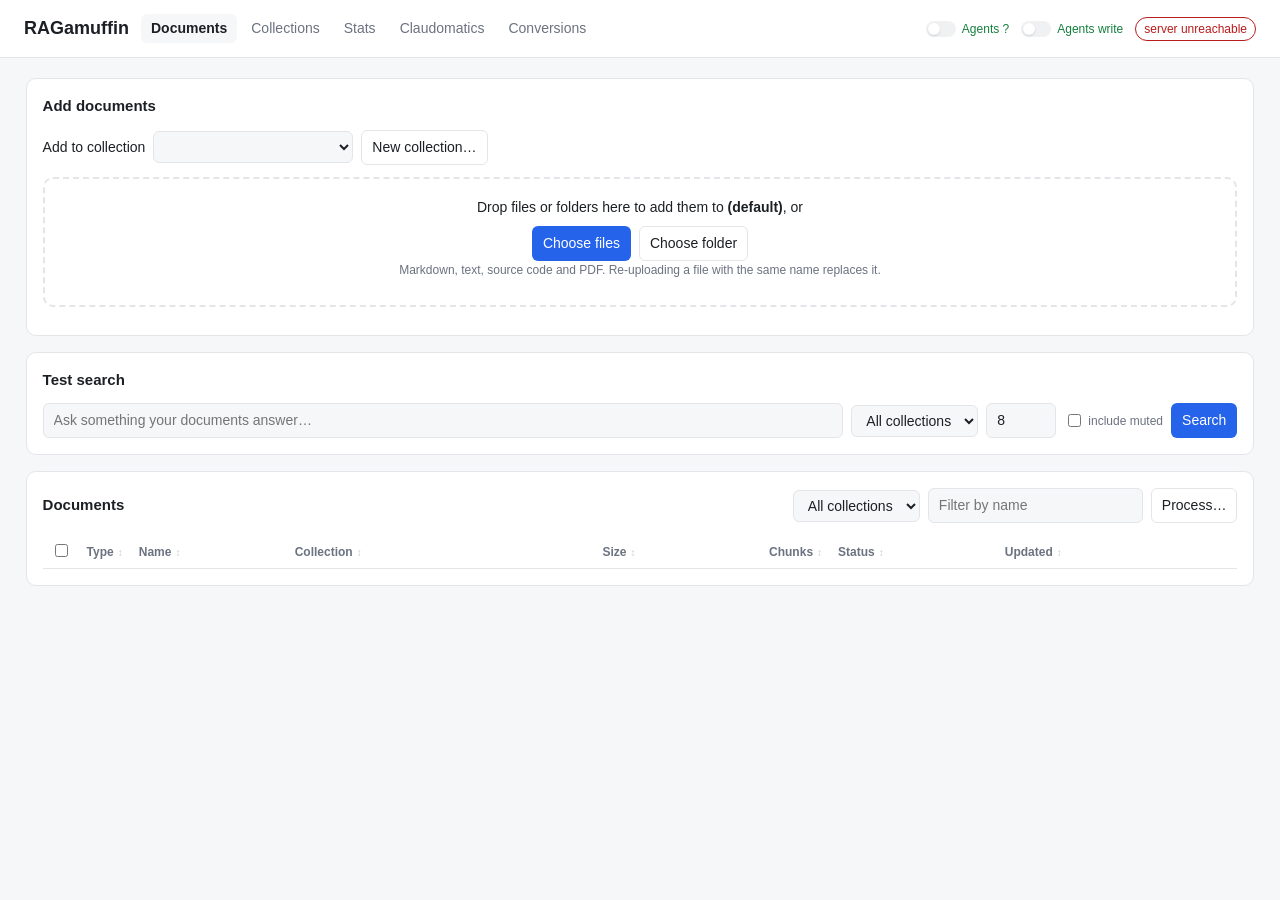
==== commit 2dc08d42: "Documents table: type icon badges, icon buttons for re-index, Claude and delete Co-Authored-By: Clau" ====
--- a/src/Ragamuffin/wwwroot/index.html
+++ b/src/Ragamuffin/wwwroot/index.html
@@ -93,7 +93,7 @@
       <div class="table-wrap">
         <table>
           <thead>
-            <tr><th class="check"><input type="checkbox" id="selectAllDocs" title="Select all shown"></th><th class="sortable" data-sort="name">Name</th><th class="sortable" data-sort="collection">Collection</th><th class="sortable" data-sort="type">Type</th><th class="sortable num" data-sort="size">Size</th><th class="sortable num" data-sort="chunks">Chunks</th><th class="sortable" data-sort="status">Status</th><th class="sortable" data-sort="updated">Updated</th><th></th></tr>
+            <tr><th class="check"><input type="checkbox" id="selectAllDocs" title="Select all shown"></th><th class="sortable type" data-sort="type">Type</th><th class="sortable" data-sort="name">Name</th><th class="sortable" data-sort="collection">Collection</th><th class="sortable num" data-sort="size">Size</th><th class="sortable num" data-sort="chunks">Chunks</th><th class="sortable" data-sort="status">Status</th><th class="sortable" data-sort="updated">Updated</th><th></th></tr>
           </thead>
           <tbody id="docs"></tbody>
         </table>
--- a/src/Ragamuffin/wwwroot/app.css
+++ b/src/Ragamuffin/wwwroot/app.css
@@ -10,6 +10,11 @@
   --warn: #b45309;
   --bad: #b91c1c;
   --code-bg: #f3f4f6;
+  --type-pdf: #c2410c;
+  --type-markdown: #2563eb;
+  --type-text: #4b5563;
+  --type-code: #7c3aed;
+  --type-other: #6b7280;
   color-scheme: light;
 }
 @media (prefers-color-scheme: dark) {
@@ -25,6 +30,11 @@
     --warn: #fbbf24;
     --bad: #f87171;
     --code-bg: #0f1115;
+    --type-pdf: #fb923c;
+    --type-markdown: #60a5fa;
+    --type-text: #cbd5e1;
+    --type-code: #c4b5fd;
+    --type-other: #9aa1ab;
     color-scheme: dark;
   }
 }
@@ -44,7 +54,7 @@
 }
 h1 { font-size: 18px; margin: 0; }
 h2 { font-size: 15px; margin: 0 0 12px; }
-main { max-width: 1200px; margin: 0 auto; padding: 20px 16px; display: grid; gap: 16px; }
+main { max-width: 1800px; margin: 0 auto; padding: 20px clamp(16px, 2vw, 32px); display: grid; gap: 16px; }
 .card { background: var(--card); border: 1px solid var(--border); border-radius: 10px; padding: 16px; min-width: 0; }
 .row { display: flex; gap: 8px; align-items: center; flex-wrap: wrap; }
 .row.spread { justify-content: space-between; }
@@ -77,6 +87,11 @@
 button.secondary, .button.secondary { background: transparent; color: var(--text); border-color: var(--border); }
 button.small { padding: 2px 8px; font-size: 12px; }
 button.danger { color: var(--bad); }
+button.icon-button { padding: 3px 5px; line-height: 0; }
+button.icon-button svg { width: 16px; height: 16px; fill: none; stroke: currentColor; stroke-width: 1.3; stroke-linecap: round; stroke-linejoin: round; }
+button.claude-button { color: #d97757; }
+button.claude-button svg { stroke-width: 1.7; }
+button.delete-button { color: var(--bad); }
 button:disabled { opacity: .5; cursor: default; }
 
 .drop {
@@ -114,7 +129,7 @@
 table { width: 100%; border-collapse: collapse; }
 th, td { text-align: left; padding: 6px 8px; border-bottom: 1px solid var(--border); white-space: nowrap; }
 th { font-size: 12px; color: var(--muted); font-weight: 600; }
-td.name { white-space: normal; word-break: break-all; }
+td.name { white-space: normal; overflow-wrap: anywhere; min-width: 16ch; }
 td.name a { color: var(--accent); cursor: pointer; text-decoration: none; }
 .num { text-align: right; }
 td .row { flex-wrap: nowrap; justify-content: flex-end; }
@@ -163,6 +178,17 @@
 }
 #createForm .hint { margin: 0; }
 th.check, td.check { width: 32px; }
+th.type, td.type { width: 1%; text-align: center; }
+.type-icon { display: inline-flex; vertical-align: middle; width: 26px; height: 22px; align-items: center; justify-content: center;
+  border: 1px solid currentColor; border-radius: 6px; cursor: default; }
+.type-icon svg { width: 16px; height: 16px; fill: none; stroke: currentColor; stroke-width: 1.3; stroke-linecap: round; stroke-linejoin: round; }
+.type-icon text { fill: currentColor; stroke: none; font: 700 3.6px/1 -apple-system, sans-serif; }
+.type-icon circle { fill: currentColor; }
+.type-pdf { color: var(--type-pdf); }
+.type-markdown { color: var(--type-markdown); }
+.type-text { color: var(--type-text); }
+.type-code { color: var(--type-code); }
+.type-other { color: var(--type-other); }
 input.rename { width: 100%; min-width: 180px; background: transparent; border-color: transparent; }
 input.rename:hover, input.rename:focus { border-color: var(--border); background: var(--bg); }
 input.rename.changed { border-color: var(--warn); background: color-mix(in srgb, var(--warn) 10%, transparent); }
